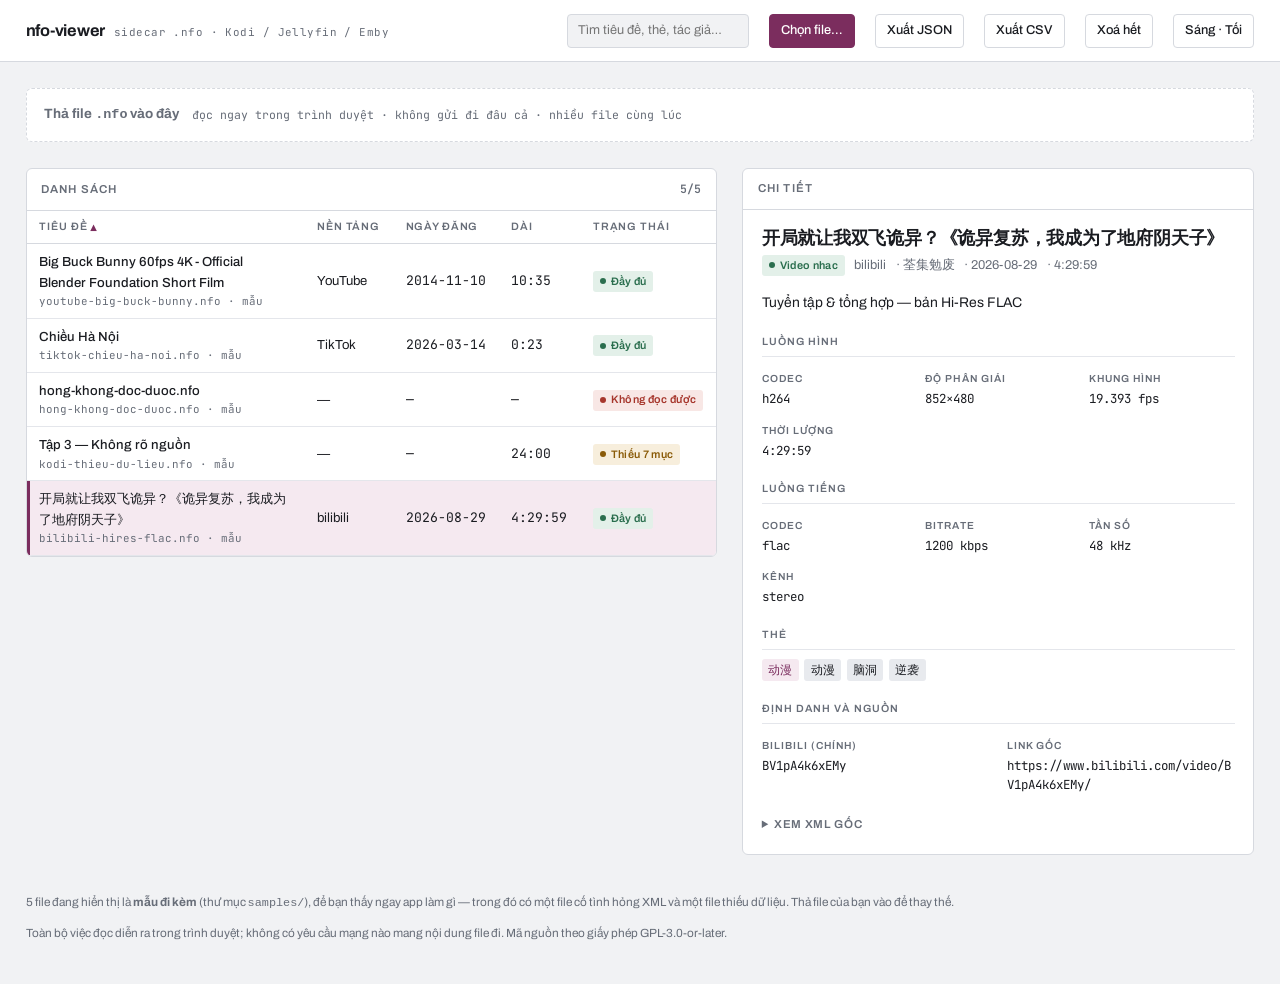
==== index.html @ 301277ac "feat: nfo-viewer - doc sidecar .nfo ngay trong trinh duyet Cong cu doc file .nfo (sidecar sieu du li" ====
<!DOCTYPE html>
<html lang="vi">
<head>
<meta charset="utf-8">
<meta name="viewport" content="width=device-width, initial-scale=1">
<title>nfo-viewer — đọc sidecar .nfo</title>
<meta name="description" content="Đọc file sidecar .nfo của Kodi / Jellyfin / Emby ngay trong trình duyệt. Không tải lên đâu cả.">
<link rel="preconnect" href="https://fonts.googleapis.com">
<link rel="preconnect" href="https://fonts.gstatic.com" crossorigin>
<link rel="stylesheet" href="https://fonts.googleapis.com/css2?family=Archivo:wght@400;500;600;700&family=JetBrains+Mono:wght@400;500&display=swap">
<link rel="stylesheet" href="assets/style.css">
</head>
<body>

<div class="topbar">
  <div class="brand">
    <b>nfo-viewer</b>
    <span>sidecar .nfo · Kodi / Jellyfin / Emby</span>
  </div>
  <input id="search" class="search" type="search" placeholder="Tìm tiêu đề, thẻ, tác giả…" aria-label="Tìm trong danh sách">
  <button id="pickbtn" class="btn primary" type="button">Chọn file…</button>
  <button id="json" class="btn" type="button">Xuất JSON</button>
  <button id="csv" class="btn" type="button">Xuất CSV</button>
  <button id="clear" class="btn" type="button">Xoá hết</button>
  <button id="theme" class="btn" type="button" title="Đổi nền sáng / tối">Sáng · Tối</button>
  <input id="picker" type="file" accept=".nfo" multiple class="sr" tabindex="-1" aria-hidden="true">
</div>

<div id="dropzone" class="dropzone">
  <strong>Thả file <code>.nfo</code> vào đây</strong>
  <span class="hint">đọc ngay trong trình duyệt · không gửi đi đâu cả · nhiều file cùng lúc</span>
  <span id="flash" role="status" aria-live="polite"></span>
</div>

<main class="layout">
  <section class="panel">
    <header>
      <span>Danh sách</span>
      <span class="count" id="count">0/0</span>
    </header>
    <div class="tablewrap" id="tablewrap"></div>
  </section>

  <section class="panel">
    <header><span>Chi tiết</span></header>
    <div class="detail" id="detail"></div>
  </section>
</main>

<footer class="credit">
  <p>
    5 file đang hiển thị là <strong>mẫu đi kèm</strong> (thư mục <code>samples/</code>),
    để bạn thấy ngay app làm gì — trong đó có một file cố tình hỏng XML và một
    file thiếu dữ liệu. Thả file của bạn vào để thay thế.
  </p>
  <p>
    Toàn bộ việc đọc diễn ra trong trình duyệt; không có yêu cầu mạng nào mang
    nội dung file đi. Mã nguồn theo giấy phép GPL-3.0-or-later.
  </p>
</footer>

<script src="assets/nfo.js"></script>
<script src="assets/samples.js"></script>
<script src="assets/app.js"></script>
</body>
</html>
---- assets/style.css ----
/*!
 * nfo-viewer — GPL-3.0-or-later
 * Bang mau: xam lanh + diem nhan mau man. Kieu chu: Archivo (giao dien) +
 * JetBrains Mono (so lieu, ma, duong dan).
 */

:root {
  --bg:        #F1F2F4;
  --surface:   #FFFFFF;
  --surface-2: #E8EAEE;
  --ink:       #1A1C21;
  --muted:     #676D78;
  --rule:      #D6D9DF;
  --rule-soft: #E4E6EB;
  --accent:    #7B2D5E;
  --accent-bg: #F5E9F0;
  --ok:        #2A6E4E;
  --ok-bg:     #E3F0E9;
  --warn:      #8A5B08;
  --warn-bg:   #F7EEDC;
  --err:       #A6362C;
  --err-bg:    #F8E7E5;
  --shadow:    0 1px 2px rgba(26,28,33,.05), 0 10px 30px -22px rgba(26,28,33,.5);

  --f-ui:   "Archivo", system-ui, -apple-system, "Segoe UI", sans-serif;
  --f-mono: "JetBrains Mono", ui-monospace, "SF Mono", Consolas, monospace;
}

@media (prefers-color-scheme: dark) {
  :root:not([data-theme="light"]) {
    --bg:        #14161A;
    --surface:   #1B1E24;
    --surface-2: #232730;
    --ink:       #E7E9ED;
    --muted:     #969CA8;
    --rule:      #2E333C;
    --rule-soft: #252A32;
    --accent:    #D986B4;
    --accent-bg: #2B1B26;
    --ok:        #6FC49A;
    --ok-bg:     #17281F;
    --warn:      #D9A857;
    --warn-bg:   #2A2113;
    --err:       #E68A80;
    --err-bg:    #2C1B19;
    --shadow:    0 1px 2px rgba(0,0,0,.4), 0 12px 32px -22px rgba(0,0,0,.95);
  }
}
:root[data-theme="dark"] {
  --bg:        #14161A;
  --surface:   #1B1E24;
  --surface-2: #232730;
  --ink:       #E7E9ED;
  --muted:     #969CA8;
  --rule:      #2E333C;
  --rule-soft: #252A32;
  --accent:    #D986B4;
  --accent-bg: #2B1B26;
  --ok:        #6FC49A;
  --ok-bg:     #17281F;
  --warn:      #D9A857;
  --warn-bg:   #2A2113;
  --err:       #E68A80;
  --err-bg:    #2C1B19;
  --shadow:    0 1px 2px rgba(0,0,0,.4), 0 12px 32px -22px rgba(0,0,0,.95);
}

* { box-sizing: border-box; }

body {
  margin: 0;
  background: var(--bg);
  color: var(--ink);
  font-family: var(--f-ui);
  font-size: 14px;
  line-height: 1.55;
  -webkit-font-smoothing: antialiased;
}

button, input, select { font: inherit; color: inherit; }
:focus-visible { outline: 2px solid var(--accent); outline-offset: 2px; border-radius: 3px; }

/* ------------------------------------------------------------ thanh tren */
.topbar {
  display: flex;
  flex-wrap: wrap;
  align-items: center;
  gap: .9rem 1.25rem;
  padding: .85rem clamp(.9rem, 2.5vw, 1.6rem);
  background: var(--surface);
  border-bottom: 1px solid var(--rule);
}
.brand { display: flex; align-items: baseline; gap: .55rem; margin-right: auto; }
.brand b {
  font-size: 1.02rem; font-weight: 700; letter-spacing: -.015em;
}
.brand span {
  font-family: var(--f-mono); font-size: .68rem; color: var(--muted);
  letter-spacing: .04em;
}

.btn {
  display: inline-flex; align-items: center; gap: .4rem;
  background: var(--surface); color: var(--ink);
  border: 1px solid var(--rule); border-radius: 4px;
  padding: .38rem .7rem; font-size: .8rem; font-weight: 500;
  cursor: pointer;
}
.btn:hover { background: var(--surface-2); }
.btn.primary {
  background: var(--accent); border-color: var(--accent); color: #fff;
}
:root[data-theme="dark"] .btn.primary,
:root:not([data-theme="light"]) .btn.primary { color: #14161A; }
@media (prefers-color-scheme: light) {
  :root:not([data-theme="dark"]) .btn.primary { color: #fff; }
}
.btn.primary:hover { filter: brightness(1.08); }
.btn[disabled] { opacity: .45; cursor: not-allowed; }

.search {
  background: var(--bg); border: 1px solid var(--rule); border-radius: 4px;
  padding: .38rem .6rem; font-size: .8rem; min-width: 11rem;
}

/* ------------------------------------------------------------ vung tha */
.dropzone {
  margin: clamp(.9rem, 2.5vw, 1.6rem);
  margin-bottom: 0;
  border: 1.5px dashed var(--rule);
  border-radius: 6px;
  background: var(--surface);
  padding: .95rem 1.1rem;
  display: flex; align-items: center; gap: .8rem; flex-wrap: wrap;
  font-size: .84rem; color: var(--muted);
}
.dropzone.hot { border-color: var(--accent); background: var(--accent-bg); color: var(--ink); }
.dropzone .hint { font-family: var(--f-mono); font-size: .72rem; }

/* ------------------------------------------------------------ bo cuc */
.layout {
  display: grid;
  grid-template-columns: minmax(0, 1.35fr) minmax(0, 1fr);
  gap: clamp(.9rem, 2.5vw, 1.6rem);
  padding: clamp(.9rem, 2.5vw, 1.6rem);
  align-items: start;
}
@media (max-width: 940px) { .layout { grid-template-columns: minmax(0, 1fr); } }

.panel {
  background: var(--surface);
  border: 1px solid var(--rule);
  border-radius: 6px;
  overflow: hidden;
}
.panel > header {
  display: flex; align-items: baseline; justify-content: space-between; gap: 1rem;
  padding: .7rem .9rem;
  border-bottom: 1px solid var(--rule);
  font-size: .72rem; font-weight: 600; letter-spacing: .1em; text-transform: uppercase;
  color: var(--muted);
}
.panel > header .count { font-family: var(--f-mono); letter-spacing: 0; }

/* ------------------------------------------------------------ bang */
.tablewrap { overflow-x: auto; }
table { border-collapse: collapse; width: 100%; font-size: .82rem; }
th, td { padding: .5rem .8rem; text-align: left; vertical-align: middle; }
thead th {
  font-size: .67rem; letter-spacing: .08em; text-transform: uppercase;
  color: var(--muted); font-weight: 600;
  border-bottom: 1px solid var(--rule);
  background: var(--surface);
  position: sticky; top: 0; z-index: 1;
  cursor: pointer; white-space: nowrap; user-select: none;
}
thead th .arrow { color: var(--accent); font-size: .8em; }
tbody tr { border-bottom: 1px solid var(--rule-soft); cursor: pointer; }
tbody tr:hover { background: var(--surface-2); }
tbody tr[aria-selected="true"] { background: var(--accent-bg); }
tbody tr[aria-selected="true"] td:first-child { box-shadow: inset 3px 0 0 var(--accent); }
td.num { font-family: var(--f-mono); font-variant-numeric: tabular-nums; white-space: nowrap; }
td.name { font-weight: 500; }
td.name small { display: block; font-weight: 400; color: var(--muted); font-family: var(--f-mono); font-size: .68rem; }

.empty { padding: 2.5rem 1rem; text-align: center; color: var(--muted); font-size: .85rem; }

/* ------------------------------------------------------------ nhan trang thai */
.pill {
  display: inline-flex; align-items: center; gap: .32rem;
  font-size: .68rem; font-weight: 600; letter-spacing: .03em;
  padding: .12rem .42rem .14rem; border-radius: 3px; white-space: nowrap;
}
.pill::before { content: ""; width: .38rem; height: .38rem; border-radius: 50%; }
.pill.ok   { color: var(--ok);   background: var(--ok-bg); }
.pill.ok::before   { background: var(--ok); }
.pill.warn { color: var(--warn); background: var(--warn-bg); }
.pill.warn::before { background: var(--warn); }
.pill.err  { color: var(--err);  background: var(--err-bg); }
.pill.err::before  { background: var(--err); }

/* ------------------------------------------------------------ chi tiet */
.detail { padding: 1.1rem 1.15rem 1.3rem; }
.detail h2 {
  font-size: 1.12rem; font-weight: 600; letter-spacing: -.012em;
  margin: 0 0 .3rem; text-wrap: balance; line-height: 1.28;
}
.detail .sub {
  font-size: .8rem; color: var(--muted); margin: 0 0 1rem;
  display: flex; flex-wrap: wrap; gap: .25rem .6rem; align-items: center;
}
.detail .plot {
  font-size: .87rem; margin: 0 0 1.2rem; white-space: pre-wrap;
  max-height: 9rem; overflow-y: auto;
}

.grid2 { display: grid; grid-template-columns: repeat(auto-fit, minmax(9rem, 1fr)); gap: .9rem 1.1rem; }
.field { min-width: 0; }
.field dt {
  font-size: .64rem; letter-spacing: .1em; text-transform: uppercase;
  color: var(--muted); font-weight: 600; margin-bottom: .12rem;
}
.field dd {
  margin: 0; font-family: var(--f-mono); font-size: .78rem;
  overflow-wrap: anywhere; font-variant-numeric: tabular-nums;
}
.field dd.none { color: var(--muted); font-style: italic; font-family: var(--f-ui); }

.block { margin-top: 1.3rem; }
.block > h3 {
  font-size: .66rem; letter-spacing: .1em; text-transform: uppercase;
  color: var(--muted); font-weight: 600; margin: 0 0 .55rem;
  padding-bottom: .35rem; border-bottom: 1px solid var(--rule-soft);
}
.tags { display: flex; flex-wrap: wrap; gap: .35rem; }
.tag {
  font-family: var(--f-mono); font-size: .72rem;
  background: var(--surface-2); border-radius: 3px; padding: .12rem .4rem;
}
.tag.genre { background: var(--accent-bg); color: var(--accent); }

.missing-list { display: flex; flex-wrap: wrap; gap: .35rem; }
.missing-list .tag { background: var(--warn-bg); color: var(--warn); }

details.raw { margin-top: 1.3rem; }
details.raw summary {
  font-size: .72rem; letter-spacing: .06em; text-transform: uppercase;
  color: var(--muted); font-weight: 600; cursor: pointer;
}
details.raw pre {
  font-family: var(--f-mono); font-size: .72rem; line-height: 1.6;
  background: var(--bg); border: 1px solid var(--rule); border-radius: 4px;
  padding: .8rem; overflow: auto; max-height: 22rem; margin: .6rem 0 0;
}

.err-detail {
  background: var(--err-bg); border: 1px solid var(--err); border-radius: 5px;
  padding: .9rem 1rem; font-size: .85rem; color: var(--err);
}

footer.credit {
  padding: 0 clamp(.9rem, 2.5vw, 1.6rem) 2rem;
  font-size: .74rem; color: var(--muted);
}
footer.credit a { color: var(--accent); }

.sr {
  position: absolute; width: 1px; height: 1px; overflow: hidden;
  clip: rect(0 0 0 0); white-space: nowrap;
}

@media (prefers-reduced-motion: reduce) { * { transition: none !important; } }
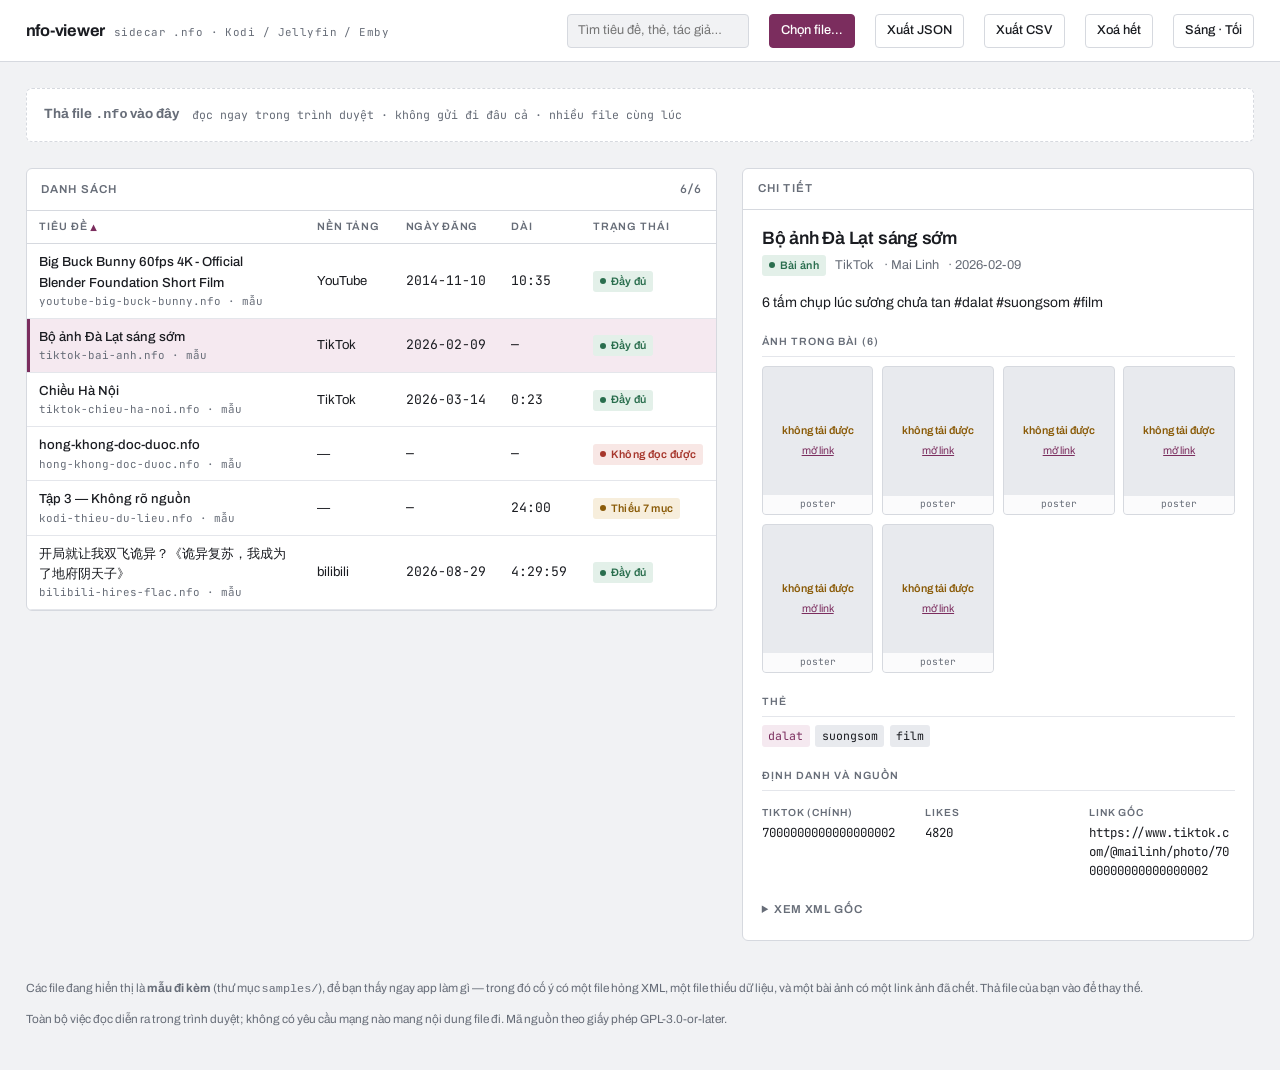
==== commit 8e51f303: "feat: hien anh trong .nfo, nhan dien bai anh, them anh xem truoc Ba viec.  1. HIEN ANH. App van doc " ====
--- a/index.html
+++ b/index.html
@@ -5,6 +5,11 @@
 <meta name="viewport" content="width=device-width, initial-scale=1">
 <title>nfo-viewer — đọc sidecar .nfo</title>
 <meta name="description" content="Đọc file sidecar .nfo của Kodi / Jellyfin / Emby ngay trong trình duyệt. Không tải lên đâu cả.">
+<meta property="og:title" content="nfo-viewer">
+<meta property="og:description" content="Đọc file sidecar .nfo của Kodi / Jellyfin / Emby ngay trong trình duyệt. Không cài gì, không gửi file đi đâu.">
+<meta property="og:type" content="website">
+<meta property="og:image" content="https://raw.githubusercontent.com/nguyenquocanhz/nfo-viewer/main/docs/social-preview.png">
+<meta name="twitter:card" content="summary_large_image">
 <link rel="preconnect" href="https://fonts.googleapis.com">
 <link rel="preconnect" href="https://fonts.gstatic.com" crossorigin>
 <link rel="stylesheet" href="https://fonts.googleapis.com/css2?family=Archivo:wght@400;500;600;700&family=JetBrains+Mono:wght@400;500&display=swap">
@@ -49,9 +54,10 @@
 
 <footer class="credit">
   <p>
-    5 file đang hiển thị là <strong>mẫu đi kèm</strong> (thư mục <code>samples/</code>),
-    để bạn thấy ngay app làm gì — trong đó có một file cố tình hỏng XML và một
-    file thiếu dữ liệu. Thả file của bạn vào để thay thế.
+    Các file đang hiển thị là <strong>mẫu đi kèm</strong> (thư mục
+    <code>samples/</code>), để bạn thấy ngay app làm gì — trong đó cố ý có một
+    file hỏng XML, một file thiếu dữ liệu, và một bài ảnh có một link ảnh đã
+    chết. Thả file của bạn vào để thay thế.
   </p>
   <p>
     Toàn bộ việc đọc diễn ra trong trình duyệt; không có yêu cầu mạng nào mang
--- a/assets/style.css
+++ b/assets/style.css
@@ -270,3 +270,37 @@
 }
 
 @media (prefers-reduced-motion: reduce) { * { transition: none !important; } }
+
+/* ------------------------------------------------------------ khung anh */
+.gallery {
+  display: grid;
+  grid-template-columns: repeat(auto-fill, minmax(6.5rem, 1fr));
+  gap: .55rem;
+}
+/* aspect-ratio dat o CHINH o anh, khong dat o cai ben trong: khi anh tai xong
+   thi cho giu cho bi xoa, neu chieu cao do no giu thi ca o se sup xuong. */
+.shot {
+  margin: 0; position: relative;
+  aspect-ratio: 3 / 4;
+  border-radius: 4px; border: 1px solid var(--rule);
+  background: var(--surface-2); overflow: hidden;
+}
+.shot img,
+.shot .ph {
+  display: block; position: absolute; inset: 0;
+  width: 100%; height: 100%;
+  object-fit: cover;
+}
+.shot .ph {
+  display: flex; flex-direction: column; align-items: center;
+  justify-content: center; gap: .25rem; text-align: center;
+  font-size: .68rem; color: var(--muted); padding: .3rem;
+}
+.shot .ph-x { color: var(--warn); font-weight: 600; }
+.shot .ph-link { color: var(--accent); font-size: .66rem; }
+.shot figcaption {
+  position: absolute; left: 0; right: 0; bottom: 0;
+  font-family: var(--f-mono); font-size: .6rem; color: var(--muted);
+  text-align: center; padding: .12rem 0;
+  background: color-mix(in srgb, var(--surface) 82%, transparent);
+}
